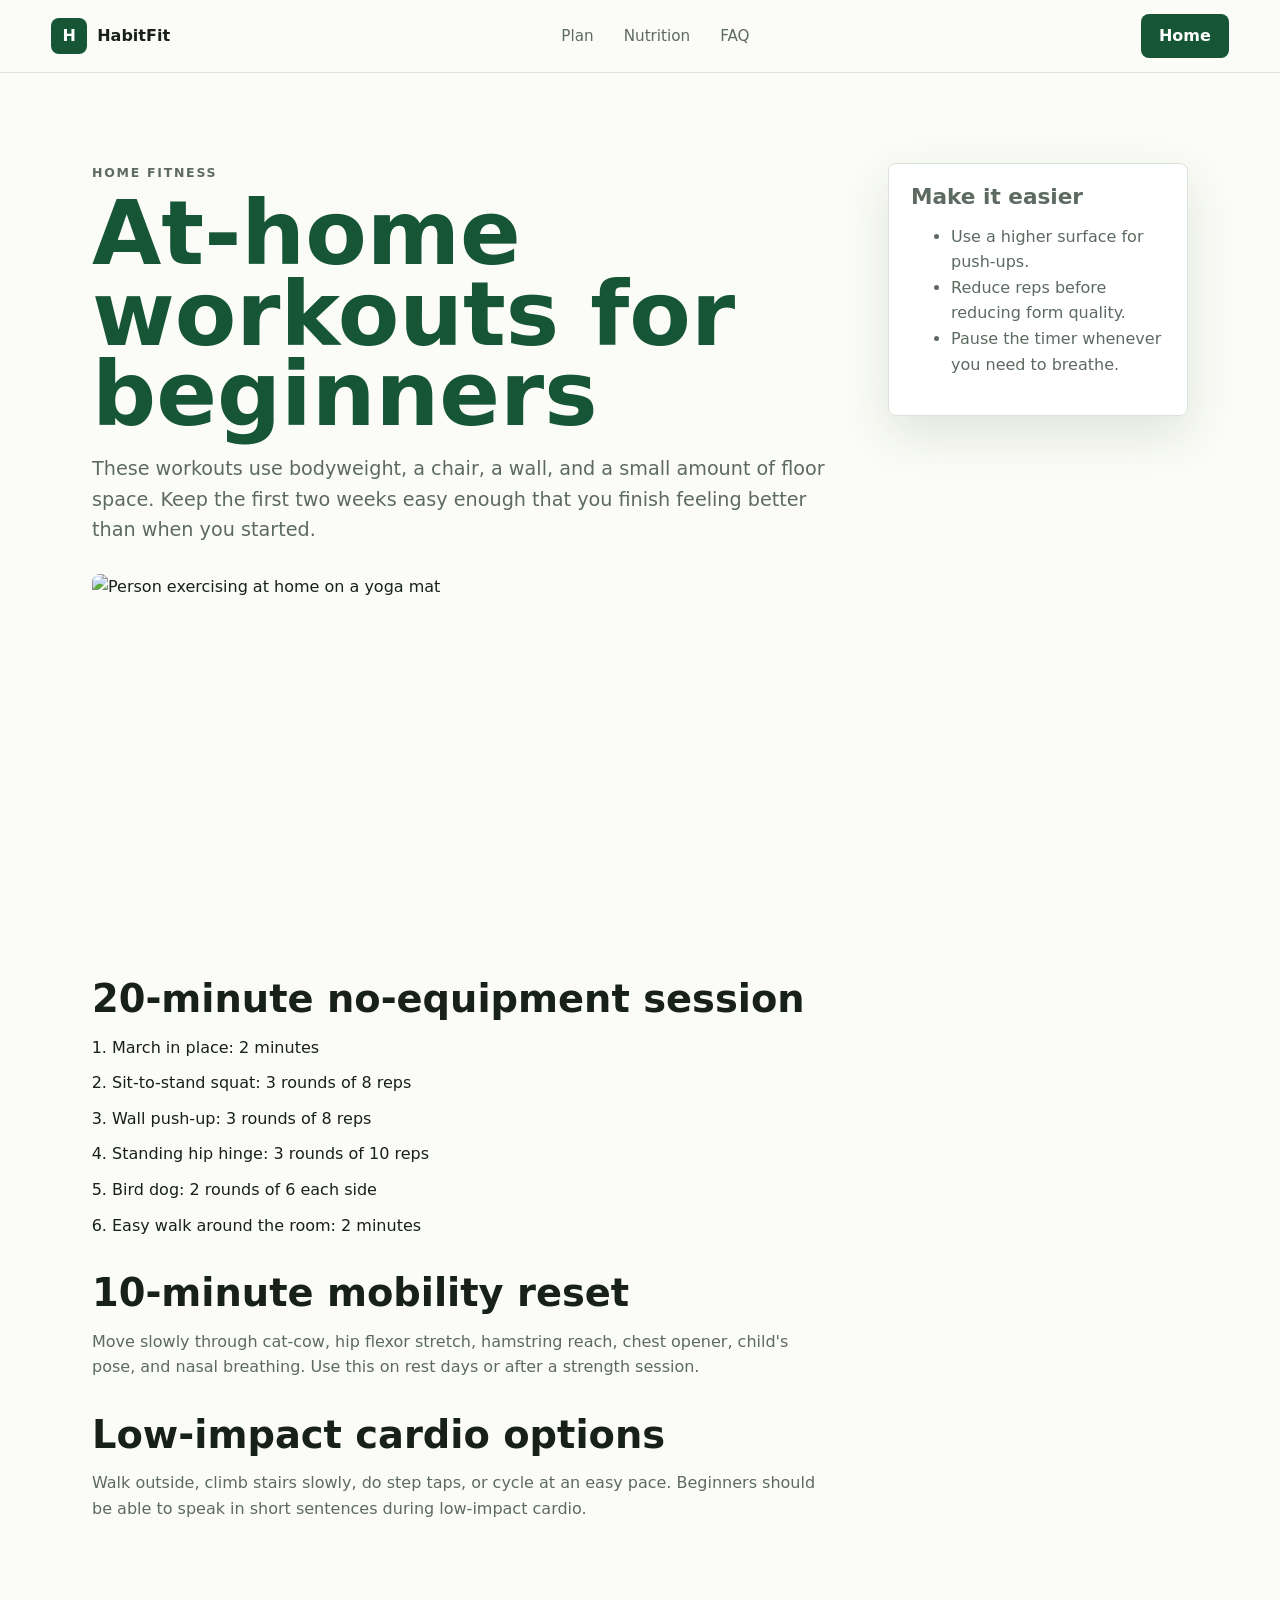
==== at-home-workouts.html @ e9262c5e "Add at-home workouts SEO page" ====
<!doctype html>
<html lang="en">
  <head>
    <meta charset="utf-8">
    <meta name="viewport" content="width=device-width, initial-scale=1">
    <title>At-Home Workouts for Beginners | HabitFit</title>
    <meta name="description" content="Beginner at-home workouts with no equipment, bodyweight strength, mobility, warm-ups, and low-impact cardio options.">
    <link rel="canonical" href="https://ayushmishra-02.github.io/HabitFit/at-home-workouts.html">
    <meta property="og:title" content="At-Home Workouts for Beginners">
    <meta property="og:description" content="Simple no-equipment routines for first-time exercisers.">
    <meta property="og:type" content="article">
    <link rel="stylesheet" href="styles.css">
  </head>
  <body>
    <header class="site-header">
      <a class="brand" href="index.html"><span class="brand-mark">H</span><span>HabitFit</span></a>
      <nav class="site-nav" aria-label="Primary navigation"><a href="beginner-workout-plan.html">Plan</a><a href="nutrition-for-beginners.html">Nutrition</a><a href="index.html#faq">FAQ</a></nav>
      <a class="nav-action" href="index.html">Home</a>
    </header>
    <main class="article-layout">
      <article class="article">
        <p class="eyebrow">Home Fitness</p>
        <h1>At-home workouts for beginners</h1>
        <p class="lede">These workouts use bodyweight, a chair, a wall, and a small amount of floor space. Keep the first two weeks easy enough that you finish feeling better than when you started.</p>
        <img class="article-image" src="https://images.unsplash.com/photo-1518611012118-696072aa579a?auto=format&fit=crop&w=1400&q=80" alt="Person exercising at home on a yoga mat">
        <h2>20-minute no-equipment session</h2>
        <ol class="exercise-list">
          <li>March in place: 2 minutes</li>
          <li>Sit-to-stand squat: 3 rounds of 8 reps</li>
          <li>Wall push-up: 3 rounds of 8 reps</li>
          <li>Standing hip hinge: 3 rounds of 10 reps</li>
          <li>Bird dog: 2 rounds of 6 each side</li>
          <li>Easy walk around the room: 2 minutes</li>
        </ol>
        <h2 id="mobility">10-minute mobility reset</h2>
        <p>Move slowly through cat-cow, hip flexor stretch, hamstring reach, chest opener, child's pose, and nasal breathing. Use this on rest days or after a strength session.</p>
        <h2>Low-impact cardio options</h2>
        <p>Walk outside, climb stairs slowly, do step taps, or cycle at an easy pace. Beginners should be able to speak in short sentences during low-impact cardio.</p>
      </article>
      <aside class="article-sidebar">
        <h2>Make it easier</h2>
        <ul><li>Use a higher surface for push-ups.</li><li>Reduce reps before reducing form quality.</li><li>Pause the timer whenever you need to breathe.</li></ul>
      </aside>
    </main>
  </body>
</html>
---- styles.css ----
:root {
  color-scheme: light;
  --ink: #18201b;
  --muted: #5d6a61;
  --paper: #fbfcf7;
  --surface: #ffffff;
  --line: #dbe4d8;
  --green: #2f7d4f;
  --green-dark: #165536;
  --coral: #e66b52;
  --sky: #d9eef2;
  --gold: #f3c75a;
  --shadow: 0 18px 50px rgba(31, 49, 37, 0.12);
  font-family: Inter, ui-sans-serif, system-ui, -apple-system, BlinkMacSystemFont, "Segoe UI", sans-serif;
}

* { box-sizing: border-box; }
body { margin: 0; color: var(--ink); background: var(--paper); line-height: 1.6; }
img { display: block; max-width: 100%; }
a { color: inherit; }

.site-header {
  position: sticky;
  top: 0;
  z-index: 20;
  display: flex;
  align-items: center;
  justify-content: space-between;
  gap: 20px;
  padding: 14px clamp(18px, 4vw, 56px);
  background: rgba(251, 252, 247, 0.92);
  border-bottom: 1px solid var(--line);
  backdrop-filter: blur(14px);
}

.brand {
  display: inline-flex;
  align-items: center;
  gap: 10px;
  text-decoration: none;
  font-weight: 800;
  letter-spacing: 0;
}

.brand-mark {
  display: grid;
  place-items: center;
  width: 36px;
  height: 36px;
  border-radius: 8px;
  color: white;
  background: var(--green-dark);
}

.site-nav {
  display: flex;
  align-items: center;
  gap: clamp(14px, 3vw, 30px);
  color: var(--muted);
  font-size: 0.95rem;
}

.site-nav a,
.site-footer a,
.text-link { text-decoration: none; }
.site-nav a:hover,
.text-link:hover,
.site-footer a:hover { color: var(--green-dark); }

.nav-action,
.primary-button,
.secondary-button {
  display: inline-flex;
  align-items: center;
  justify-content: center;
  min-height: 44px;
  padding: 0 18px;
  border-radius: 8px;
  font-weight: 800;
  text-decoration: none;
  white-space: nowrap;
}

.nav-action,
.primary-button { color: white; background: var(--green-dark); }
.secondary-button { color: var(--green-dark); background: white; border: 1px solid rgba(22, 85, 54, 0.25); }

.hero {
  position: relative;
  min-height: calc(100svh - 64px);
  display: grid;
  align-items: end;
  overflow: hidden;
}

.hero-media {
  position: absolute;
  inset: 0;
  background: linear-gradient(90deg, rgba(10, 30, 18, 0.76), rgba(10, 30, 18, 0.44) 44%, rgba(10, 30, 18, 0.08)), url("https://images.unsplash.com/photo-1517836357463-d25dfeac3438?auto=format&fit=crop&w=1800&q=82") center / cover;
}

.hero-content {
  position: relative;
  width: min(760px, 100%);
  padding: clamp(56px, 12vh, 110px) clamp(20px, 5vw, 72px);
  color: white;
}

.eyebrow {
  margin: 0 0 10px;
  color: var(--coral);
  font-size: 0.78rem;
  font-weight: 900;
  letter-spacing: 0.14em;
  text-transform: uppercase;
}

.hero .eyebrow { color: var(--gold); }
h1, h2, h3, p { overflow-wrap: anywhere; }
h1 { margin: 0; font-size: clamp(4rem, 12vw, 9.5rem); line-height: 0.9; letter-spacing: 0; }
h2 { margin: 0 0 16px; font-size: clamp(2rem, 4.5vw, 4.4rem); line-height: 1; letter-spacing: 0; }
h3 { margin: 0 0 8px; font-size: 1.1rem; line-height: 1.25; }
.hero-copy { max-width: 640px; margin: 22px 0 0; font-size: clamp(1.05rem, 2vw, 1.3rem); }
.hero-actions { display: flex; flex-wrap: wrap; gap: 12px; margin-top: 28px; }

.hero-stats {
  display: grid;
  grid-template-columns: repeat(3, minmax(0, 1fr));
  gap: 14px;
  max-width: 680px;
  margin: 42px 0 0;
}

.hero-stats div {
  padding: 16px;
  border: 1px solid rgba(255, 255, 255, 0.24);
  background: rgba(255, 255, 255, 0.14);
  border-radius: 8px;
  backdrop-filter: blur(10px);
}

.hero-stats dt { font-size: 1.35rem; font-weight: 900; }
.hero-stats dd { margin: 2px 0 0; color: rgba(255, 255, 255, 0.84); font-size: 0.9rem; }

.trust-band {
  display: grid;
  grid-template-columns: repeat(4, minmax(0, 1fr));
  gap: 1px;
  background: var(--line);
  border-block: 1px solid var(--line);
}

.trust-band p {
  margin: 0;
  padding: 18px 20px;
  background: #eef5ed;
  text-align: center;
  font-weight: 800;
  color: var(--green-dark);
}

.section { padding: clamp(64px, 9vw, 112px) clamp(20px, 5vw, 72px); }

.split-section {
  display: grid;
  grid-template-columns: minmax(0, 0.82fr) minmax(320px, 1fr);
  gap: clamp(32px, 7vw, 90px);
  align-items: start;
}

.split-section > div:first-child p:not(.eyebrow),
.section-heading p,
.nutrition-band > div > p:not(.eyebrow),
.article .lede,
.article p,
.article-sidebar,
.workout-card p { color: var(--muted); }

.text-link { display: inline-flex; margin-top: 12px; color: var(--green-dark); font-weight: 900; }
.timeline { display: grid; grid-template-columns: repeat(2, minmax(0, 1fr)); gap: 14px; }
.timeline article,
.nutrition-list article,
.article-sidebar,
details {
  border: 1px solid var(--line);
  border-radius: 8px;
  background: var(--surface);
  box-shadow: var(--shadow);
}

.timeline article,
.nutrition-list article { padding: 22px; }
.timeline span,
.tag { display: inline-flex; margin-bottom: 10px; color: var(--coral); font-size: 0.78rem; font-weight: 900; text-transform: uppercase; }
.section-heading { max-width: 760px; margin-bottom: 32px; }
.workout-grid { display: grid; grid-template-columns: repeat(3, minmax(0, 1fr)); gap: 18px; }
.workout-card { overflow: hidden; border: 1px solid var(--line); border-radius: 8px; background: white; box-shadow: var(--shadow); }
.workout-card img { width: 100%; aspect-ratio: 4 / 3; object-fit: cover; }
.workout-card div { padding: 22px; }
.workout-card a { display: inline-flex; margin-top: 8px; color: var(--green-dark); font-weight: 900; text-decoration: none; }

.nutrition-band {
  display: grid;
  grid-template-columns: minmax(0, 0.75fr) minmax(320px, 1fr);
  gap: clamp(28px, 6vw, 72px);
  background: var(--sky);
}

.nutrition-list { display: grid; gap: 14px; }
.tools-section { background: #f6efe4; }
.tracker { display: grid; grid-template-columns: repeat(7, minmax(58px, 1fr)); gap: 10px; }

.tracker button {
  min-height: 64px;
  border: 1px solid rgba(22, 85, 54, 0.2);
  border-radius: 8px;
  color: var(--green-dark);
  background: white;
  font-weight: 900;
  cursor: pointer;
}

.tracker button[aria-pressed="true"] { color: white; background: var(--green-dark); }
.tracker-result { margin: 16px 0 0; color: var(--muted); font-weight: 800; }
.faq-section { max-width: 980px; margin: 0 auto; }
details { padding: 20px 22px; margin-top: 12px; }
summary { cursor: pointer; font-weight: 900; }

.site-footer {
  display: flex;
  justify-content: space-between;
  gap: 24px;
  padding: 42px clamp(20px, 5vw, 72px);
  color: var(--muted);
  background: #18201b;
}

.site-footer .brand,
.site-footer a { color: white; }
.site-footer nav { display: flex; flex-wrap: wrap; gap: 16px; }

.article-layout {
  display: grid;
  grid-template-columns: minmax(0, 1fr) 300px;
  gap: clamp(28px, 5vw, 56px);
  align-items: start;
  max-width: 1180px;
  margin: 0 auto;
  padding: clamp(46px, 8vw, 90px) clamp(20px, 5vw, 42px);
}

.article h1 { color: var(--green-dark); font-size: clamp(3rem, 7vw, 6.8rem); }
.article h2 { margin-top: 36px; font-size: clamp(1.6rem, 3vw, 2.5rem); }
.lede { font-size: 1.2rem; }
.article-image { width: 100%; aspect-ratio: 16 / 8; margin: 28px 0; border-radius: 8px; object-fit: cover; }
.table-wrap { overflow-x: auto; border: 1px solid var(--line); border-radius: 8px; background: white; }
table { width: 100%; min-width: 620px; border-collapse: collapse; }
th, td { padding: 14px 16px; text-align: left; border-bottom: 1px solid var(--line); }
th { color: var(--green-dark); background: #eef5ed; }
.exercise-list { padding-left: 1.25rem; }
.exercise-list li { margin: 10px 0; }
.article-sidebar { position: sticky; top: 92px; padding: 22px; }
.article-sidebar h2 { font-size: 1.35rem; }

@media (max-width: 860px) {
  .site-header { align-items: flex-start; flex-wrap: wrap; }
  .site-nav { order: 3; width: 100%; overflow-x: auto; padding-bottom: 4px; }
  .hero { min-height: 720px; }
  .hero-media { background: linear-gradient(180deg, rgba(10, 30, 18, 0.45), rgba(10, 30, 18, 0.82)), url("https://images.unsplash.com/photo-1517836357463-d25dfeac3438?auto=format&fit=crop&w=1200&q=82") center / cover; }
  .hero-stats,
  .trust-band,
  .split-section,
  .workout-grid,
  .nutrition-band,
  .article-layout { grid-template-columns: 1fr; }
  .tracker { grid-template-columns: repeat(4, minmax(0, 1fr)); }
  .article-sidebar { position: static; }
}

@media (max-width: 560px) {
  .nav-action { display: none; }
  .hero { min-height: 680px; }
  .hero-stats,
  .timeline,
  .tracker { grid-template-columns: 1fr; }
  .primary-button,
  .secondary-button { width: 100%; }
  .site-footer { flex-direction: column; }
}
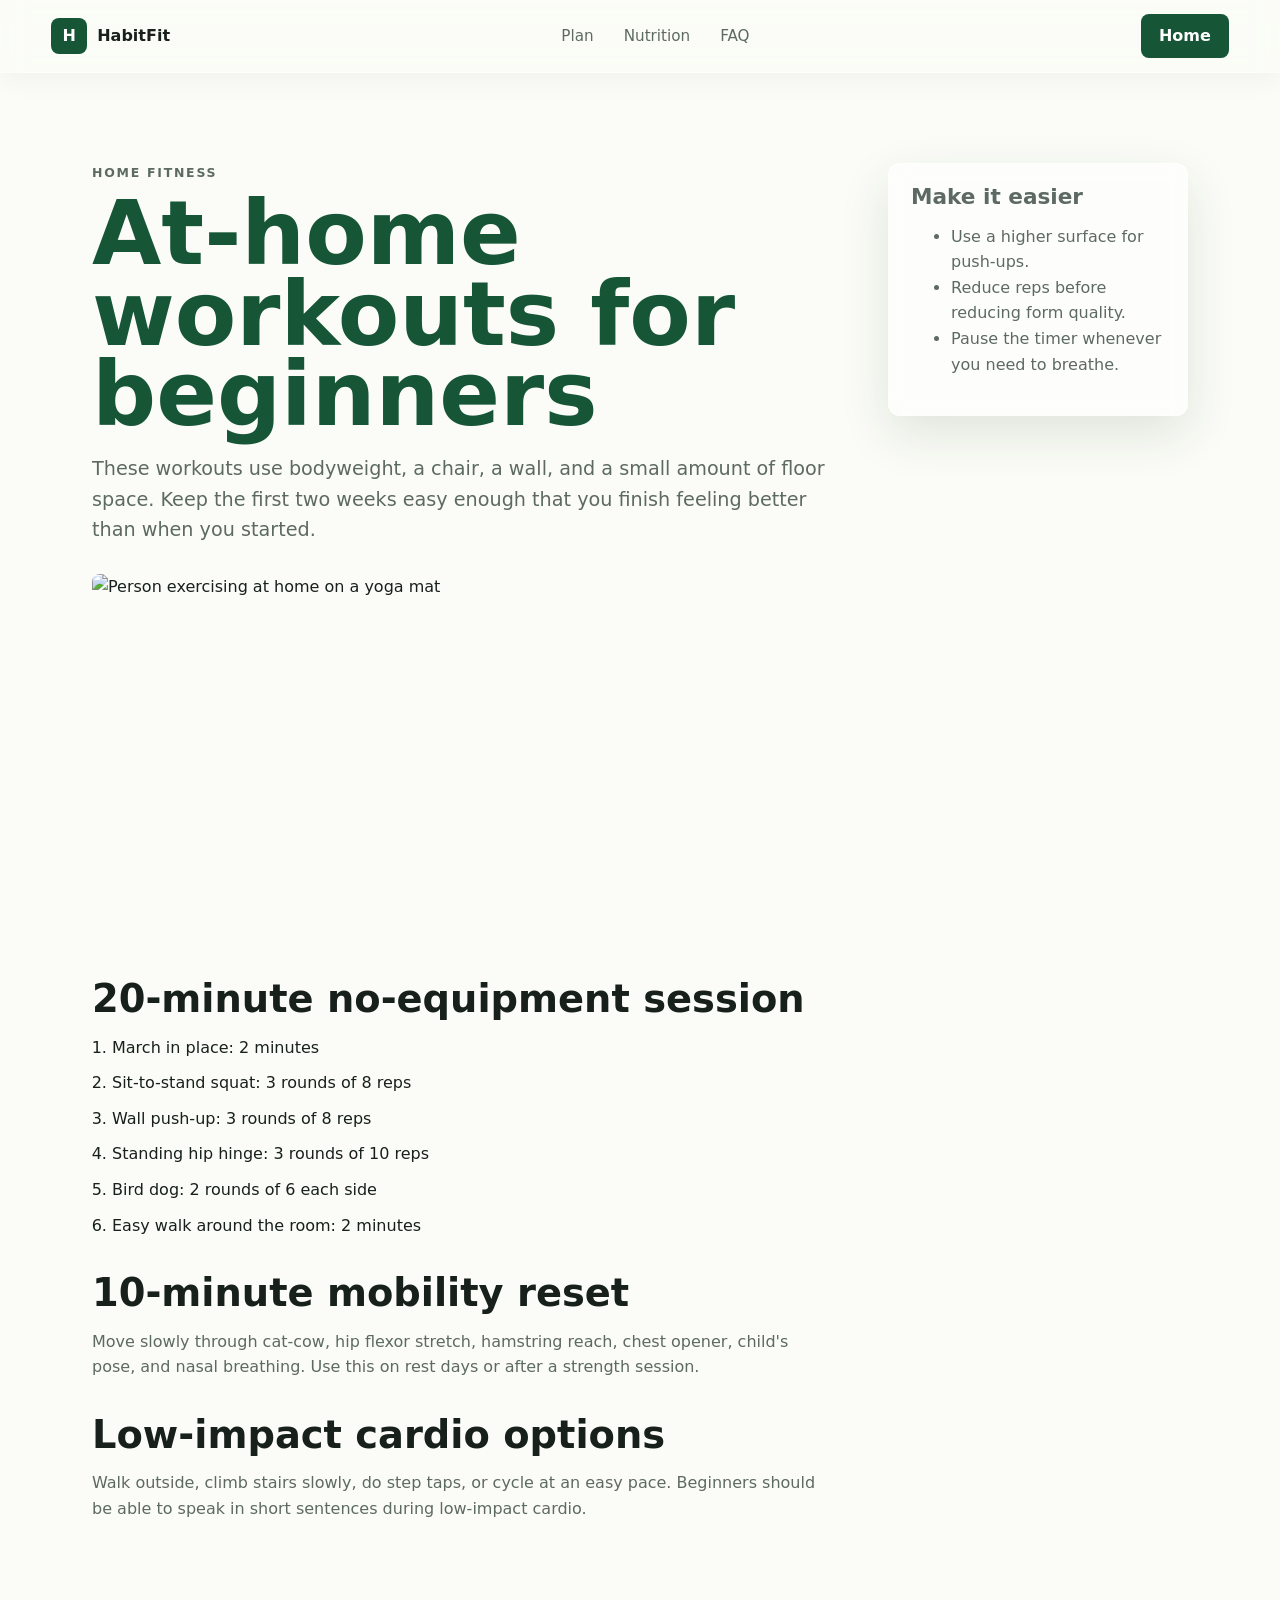
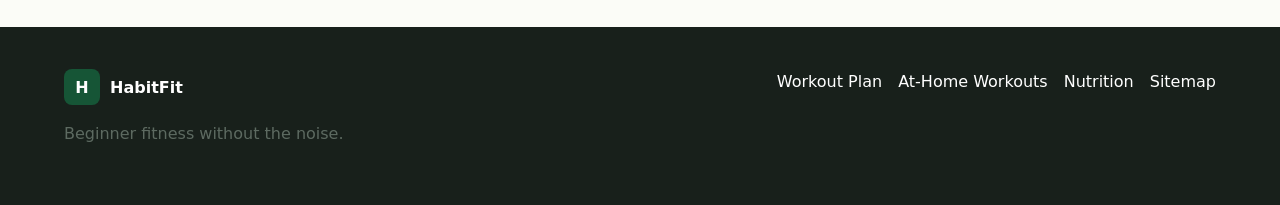
==== commit c145e8cb: "feat: enhance UI with glassmorphism, animations, smooth scroll and improve SEO" ====
--- a/at-home-workouts.html
+++ b/at-home-workouts.html
@@ -5,11 +5,20 @@
     <meta name="viewport" content="width=device-width, initial-scale=1">
     <title>At-Home Workouts for Beginners | HabitFit</title>
     <meta name="description" content="Beginner at-home workouts with no equipment, bodyweight strength, mobility, warm-ups, and low-impact cardio options.">
+    <meta name="keywords" content="at home workouts, beginner home workout, no equipment workout, home fitness">
+    <meta name="robots" content="index, follow, max-image-preview:large">
+    <meta name="theme-color" content="#165536">
     <link rel="canonical" href="https://ayushmishra-02.github.io/HabitFit/at-home-workouts.html">
     <meta property="og:title" content="At-Home Workouts for Beginners">
     <meta property="og:description" content="Simple no-equipment routines for first-time exercisers.">
     <meta property="og:type" content="article">
+    <meta property="og:url" content="https://ayushmishra-02.github.io/HabitFit/at-home-workouts.html">
+    <meta property="og:image" content="https://images.unsplash.com/photo-1518611012118-696072aa579a?auto=format&fit=crop&w=1400&q=80">
+    <meta name="twitter:card" content="summary_large_image">
     <link rel="stylesheet" href="styles.css">
+    <script type="application/ld+json">
+      {"@context":"https://schema.org","@type":"Article","headline":"At-Home Workouts for Beginners","author":{"@type":"Organization","name":"HabitFit"},"publisher":{"@type":"Organization","name":"HabitFit"},"mainEntityOfPage":"https://ayushmishra-02.github.io/HabitFit/at-home-workouts.html","description":"Beginner at-home workouts with no equipment, bodyweight strength, mobility, warm-ups, and low-impact cardio options."}
+    </script>
   </head>
   <body>
     <header class="site-header">
@@ -18,7 +27,7 @@
       <a class="nav-action" href="index.html">Home</a>
     </header>
     <main class="article-layout">
-      <article class="article">
+      <article class="article" data-reveal>
         <p class="eyebrow">Home Fitness</p>
         <h1>At-home workouts for beginners</h1>
         <p class="lede">These workouts use bodyweight, a chair, a wall, and a small amount of floor space. Keep the first two weeks easy enough that you finish feeling better than when you started.</p>
@@ -37,10 +46,16 @@
         <h2>Low-impact cardio options</h2>
         <p>Walk outside, climb stairs slowly, do step taps, or cycle at an easy pace. Beginners should be able to speak in short sentences during low-impact cardio.</p>
       </article>
-      <aside class="article-sidebar">
+      <aside class="article-sidebar" data-reveal>
         <h2>Make it easier</h2>
         <ul><li>Use a higher surface for push-ups.</li><li>Reduce reps before reducing form quality.</li><li>Pause the timer whenever you need to breathe.</li></ul>
       </aside>
     </main>
+    <button class="back-to-top" type="button" aria-label="Back to top">Top</button>
+    <footer class="site-footer">
+      <div><a class="brand" href="index.html"><span class="brand-mark">H</span><span>HabitFit</span></a><p>Beginner fitness without the noise.</p></div>
+      <nav aria-label="Footer navigation"><a href="beginner-workout-plan.html">Workout Plan</a><a href="at-home-workouts.html">At-Home Workouts</a><a href="nutrition-for-beginners.html">Nutrition</a><a href="sitemap.xml">Sitemap</a></nav>
+    </footer>
+    <script src="script.js"></script>
   </body>
 </html>
--- a/styles.css
+++ b/styles.css
@@ -15,6 +15,10 @@
 }
 
 * { box-sizing: border-box; }
+html {
+  scroll-behavior: smooth;
+  scroll-padding-top: 90px;
+}
 body { margin: 0; color: var(--ink); background: var(--paper); line-height: 1.6; }
 img { display: block; max-width: 100%; }
 a { color: inherit; }
@@ -28,9 +32,11 @@
   justify-content: space-between;
   gap: 20px;
   padding: 14px clamp(18px, 4vw, 56px);
-  background: rgba(251, 252, 247, 0.92);
-  border-bottom: 1px solid var(--line);
+  background: rgba(251, 252, 247, 0.7);
+  border-bottom: 1px solid rgba(255, 255, 255, 0.5);
   backdrop-filter: blur(14px);
+  -webkit-backdrop-filter: blur(14px);
+  box-shadow: 0 4px 30px rgba(0, 0, 0, 0.05);
 }
 
 .brand {
@@ -182,10 +188,22 @@
 .nutrition-list article,
 .article-sidebar,
 details {
-  border: 1px solid var(--line);
-  border-radius: 8px;
-  background: var(--surface);
+  border: 1px solid rgba(255, 255, 255, 0.5);
+  border-radius: 12px;
+  background: rgba(255, 255, 255, 0.6);
   box-shadow: var(--shadow);
+  backdrop-filter: blur(10px);
+  -webkit-backdrop-filter: blur(10px);
+  transition: transform 0.3s ease, box-shadow 0.3s ease, background 0.3s ease;
+}
+
+.timeline article:hover,
+.nutrition-list article:hover,
+.article-sidebar:hover,
+details:hover {
+  transform: translateY(-4px);
+  box-shadow: 0 12px 40px 0 rgba(31, 49, 37, 0.15);
+  background: rgba(255, 255, 255, 0.8);
 }
 
 .timeline article,
@@ -194,7 +212,21 @@
 .tag { display: inline-flex; margin-bottom: 10px; color: var(--coral); font-size: 0.78rem; font-weight: 900; text-transform: uppercase; }
 .section-heading { max-width: 760px; margin-bottom: 32px; }
 .workout-grid { display: grid; grid-template-columns: repeat(3, minmax(0, 1fr)); gap: 18px; }
-.workout-card { overflow: hidden; border: 1px solid var(--line); border-radius: 8px; background: white; box-shadow: var(--shadow); }
+.workout-card { 
+  overflow: hidden; 
+  border: 1px solid rgba(255, 255, 255, 0.5); 
+  border-radius: 12px; 
+  background: rgba(255, 255, 255, 0.6); 
+  box-shadow: var(--shadow); 
+  backdrop-filter: blur(10px);
+  -webkit-backdrop-filter: blur(10px);
+  transition: transform 0.3s ease, box-shadow 0.3s ease, background 0.3s ease;
+}
+.workout-card:hover {
+  transform: translateY(-6px);
+  box-shadow: 0 16px 50px 0 rgba(31, 49, 37, 0.2);
+  background: rgba(255, 255, 255, 0.85);
+}
 .workout-card img { width: 100%; aspect-ratio: 4 / 3; object-fit: cover; }
 .workout-card div { padding: 22px; }
 .workout-card a { display: inline-flex; margin-top: 8px; color: var(--green-dark); font-weight: 900; text-decoration: none; }
@@ -226,6 +258,17 @@
 details { padding: 20px 22px; margin-top: 12px; }
 summary { cursor: pointer; font-weight: 900; }
 
+[data-reveal] {
+  opacity: 0;
+  transform: translateY(30px);
+  transition: opacity 0.8s cubic-bezier(0.5, 0, 0, 1), transform 0.8s cubic-bezier(0.5, 0, 0, 1);
+}
+
+[data-reveal].revealed {
+  opacity: 1;
+  transform: translateY(0);
+}
+
 .site-footer {
   display: flex;
   justify-content: space-between;
@@ -238,6 +281,36 @@
 .site-footer .brand,
 .site-footer a { color: white; }
 .site-footer nav { display: flex; flex-wrap: wrap; gap: 16px; }
+
+.back-to-top {
+  position: fixed;
+  bottom: 24px;
+  right: 24px;
+  background: var(--green-dark);
+  color: white;
+  border: none;
+  border-radius: 50%;
+  width: 48px;
+  height: 48px;
+  font-size: 0.8rem;
+  font-weight: 800;
+  cursor: pointer;
+  opacity: 0;
+  pointer-events: none;
+  transform: translateY(20px);
+  transition: opacity 0.3s ease, transform 0.3s ease;
+  z-index: 50;
+  box-shadow: 0 4px 12px rgba(22, 85, 54, 0.4);
+  display: flex;
+  align-items: center;
+  justify-content: center;
+}
+
+.back-to-top.visible {
+  opacity: 1;
+  pointer-events: auto;
+  transform: translateY(0);
+}
 
 .article-layout {
   display: grid;
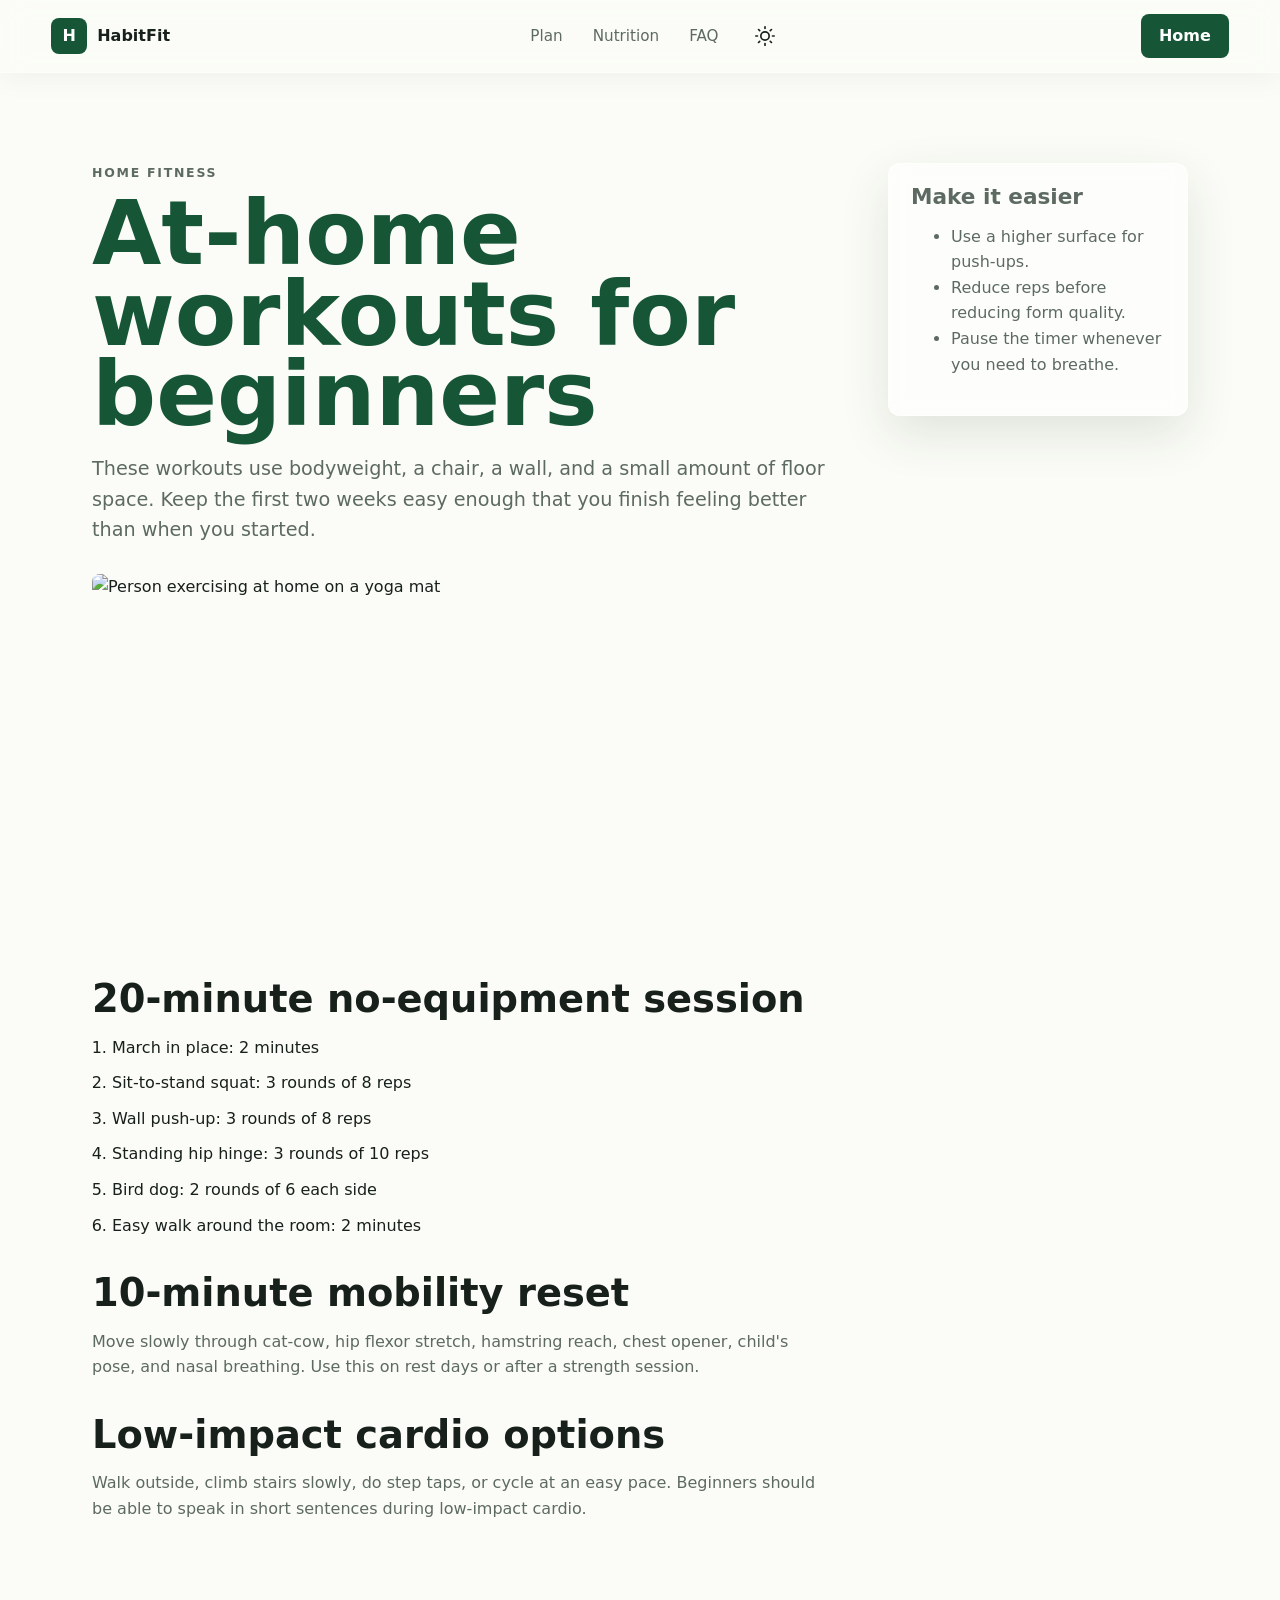
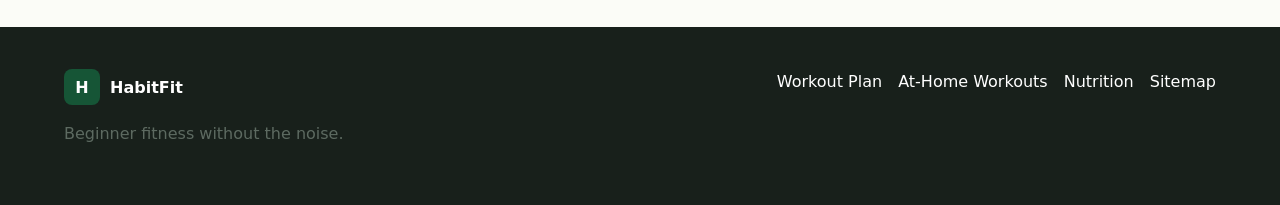
==== commit dfb1928b: "feat: add dark mode theme toggle and button hover animations" ====
--- a/at-home-workouts.html
+++ b/at-home-workouts.html
@@ -19,11 +19,24 @@
     <script type="application/ld+json">
       {"@context":"https://schema.org","@type":"Article","headline":"At-Home Workouts for Beginners","author":{"@type":"Organization","name":"HabitFit"},"publisher":{"@type":"Organization","name":"HabitFit"},"mainEntityOfPage":"https://ayushmishra-02.github.io/HabitFit/at-home-workouts.html","description":"Beginner at-home workouts with no equipment, bodyweight strength, mobility, warm-ups, and low-impact cardio options."}
     </script>
+    <script>
+      if (localStorage.getItem('theme') === 'dark' || (!localStorage.getItem('theme') && window.matchMedia('(prefers-color-scheme: dark)').matches)) {
+        document.documentElement.classList.add('dark-theme');
+      }
+    </script>
   </head>
   <body>
     <header class="site-header">
       <a class="brand" href="index.html"><span class="brand-mark">H</span><span>HabitFit</span></a>
-      <nav class="site-nav" aria-label="Primary navigation"><a href="beginner-workout-plan.html">Plan</a><a href="nutrition-for-beginners.html">Nutrition</a><a href="index.html#faq">FAQ</a></nav>
+      <nav class="site-nav" aria-label="Primary navigation">
+        <a href="beginner-workout-plan.html">Plan</a>
+        <a href="nutrition-for-beginners.html">Nutrition</a>
+        <a href="index.html#faq">FAQ</a>
+        <button class="theme-toggle" aria-label="Toggle dark mode">
+          <svg class="sun-icon" viewBox="0 0 24 24" fill="none" stroke="currentColor" stroke-width="2" stroke-linecap="round" stroke-linejoin="round"><circle cx="12" cy="12" r="5"></circle><line x1="12" y1="1" x2="12" y2="3"></line><line x1="12" y1="21" x2="12" y2="23"></line><line x1="4.22" y1="4.22" x2="5.64" y2="5.64"></line><line x1="18.36" y1="18.36" x2="19.78" y2="19.78"></line><line x1="1" y1="12" x2="3" y2="12"></line><line x1="21" y1="12" x2="23" y2="12"></line><line x1="4.22" y1="19.78" x2="5.64" y2="18.36"></line><line x1="18.36" y1="5.64" x2="19.78" y2="4.22"></line></svg>
+          <svg class="moon-icon" viewBox="0 0 24 24" fill="none" stroke="currentColor" stroke-width="2" stroke-linecap="round" stroke-linejoin="round"><path d="M21 12.79A9 9 0 1 1 11.21 3 7 7 0 0 0 21 12.79z"></path></svg>
+        </button>
+      </nav>
       <a class="nav-action" href="index.html">Home</a>
     </header>
     <main class="article-layout">
--- a/styles.css
+++ b/styles.css
@@ -14,6 +14,77 @@
   font-family: Inter, ui-sans-serif, system-ui, -apple-system, BlinkMacSystemFont, "Segoe UI", sans-serif;
 }
 
+html.dark-theme {
+  color-scheme: dark;
+  --ink: #fbfcf7;
+  --muted: #a3b0a7;
+  --paper: #121614;
+  --surface: #1e2621;
+  --line: #2d3831;
+  --green: #4ade80;
+  --green-dark: #22c55e;
+  --coral: #f87171;
+  --sky: #0e2025;
+  --gold: #fcd34d;
+  --shadow: 0 18px 50px rgba(0, 0, 0, 0.4);
+}
+
+html.dark-theme .site-header,
+html.dark-theme .glass-card,
+html.dark-theme details,
+html.dark-theme .article-sidebar,
+html.dark-theme .trust-band p,
+html.dark-theme th {
+  background: rgba(30, 38, 33, 0.7);
+  border-color: rgba(255, 255, 255, 0.1);
+  color: var(--ink);
+}
+
+html.dark-theme .workout-card,
+html.dark-theme .table-wrap {
+  background: rgba(30, 38, 33, 0.7);
+}
+
+html.dark-theme .login-layout {
+  background: linear-gradient(135deg, rgba(18, 22, 20, 0.9) 0%, rgba(30, 38, 33, 0.8) 100%), url("https://images.unsplash.com/photo-1571019614242-c5c5dee9f50b?auto=format&fit=crop&w=2000&q=80") center / cover;
+}
+
+html.dark-theme .form-group input {
+  background: rgba(18, 22, 20, 0.8);
+  color: var(--ink);
+  border-color: rgba(255, 255, 255, 0.2);
+}
+
+html.dark-theme .trust-band { background: var(--line); }
+
+.theme-toggle {
+  background: transparent;
+  border: none;
+  color: var(--ink);
+  cursor: pointer;
+  display: inline-flex;
+  align-items: center;
+  justify-content: center;
+  padding: 6px;
+  border-radius: 50%;
+  transition: background 0.3s, transform 0.3s;
+}
+
+.theme-toggle:hover {
+  background: rgba(128, 128, 128, 0.15);
+  transform: scale(1.1);
+}
+
+.theme-toggle svg {
+  width: 20px;
+  height: 20px;
+  fill: none;
+  stroke: currentColor;
+}
+
+html.dark-theme .sun-icon { display: none; }
+html:not(.dark-theme) .moon-icon { display: none; }
+
 * { box-sizing: border-box; }
 html {
   scroll-behavior: smooth;
@@ -85,6 +156,20 @@
   font-weight: 800;
   text-decoration: none;
   white-space: nowrap;
+  transition: transform 0.2s cubic-bezier(0.5, 0, 0, 1), box-shadow 0.2s ease, background 0.2s ease;
+}
+
+.nav-action:hover,
+.primary-button:hover {
+  transform: translateY(-2px);
+  box-shadow: 0 6px 20px rgba(22, 85, 54, 0.4);
+  background: var(--green);
+}
+
+.secondary-button:hover {
+  transform: translateY(-2px);
+  box-shadow: 0 6px 20px rgba(22, 85, 54, 0.15);
+  background: rgba(22, 85, 54, 0.05);
 }
 
 .nav-action,
@@ -335,6 +420,118 @@
 .article-sidebar { position: sticky; top: 92px; padding: 22px; }
 .article-sidebar h2 { font-size: 1.35rem; }
 
+/* Login Page Styles */
+.login-layout {
+  min-height: calc(100svh - 64px);
+  display: grid;
+  place-items: center;
+  padding: clamp(40px, 8vw, 80px) clamp(20px, 5vw, 40px);
+  background: linear-gradient(135deg, rgba(238, 245, 237, 0.8) 0%, rgba(217, 238, 242, 0.6) 100%), url("https://images.unsplash.com/photo-1571019614242-c5c5dee9f50b?auto=format&fit=crop&w=2000&q=80") center / cover;
+  background-blend-mode: overlay;
+}
+
+.login-card {
+  width: 100%;
+  max-width: 440px;
+  padding: clamp(32px, 6vw, 48px);
+}
+
+.login-header {
+  text-align: center;
+  margin-bottom: 32px;
+}
+
+.login-header .brand-mark {
+  margin: 0 auto 16px;
+  width: 48px;
+  height: 48px;
+  font-size: 1.2rem;
+}
+
+.login-header h1 {
+  font-size: clamp(1.8rem, 4vw, 2.4rem);
+  color: var(--green-dark);
+  margin-bottom: 8px;
+}
+
+.login-header p {
+  color: var(--muted);
+  font-size: 0.95rem;
+  margin: 0;
+}
+
+.login-form {
+  display: flex;
+  flex-direction: column;
+  gap: 20px;
+}
+
+.form-group {
+  display: flex;
+  flex-direction: column;
+  gap: 8px;
+  text-align: left;
+}
+
+.form-group label {
+  font-size: 0.85rem;
+  font-weight: 800;
+  color: var(--ink);
+}
+
+.form-group input[type="email"],
+.form-group input[type="password"] {
+  width: 100%;
+  padding: 14px 16px;
+  border: 1px solid rgba(22, 85, 54, 0.2);
+  border-radius: 8px;
+  background: rgba(255, 255, 255, 0.8);
+  font-family: inherit;
+  font-size: 1rem;
+  color: var(--ink);
+  transition: border-color 0.3s ease, box-shadow 0.3s ease, background 0.3s ease;
+}
+
+.form-group input[type="email"]:focus,
+.form-group input[type="password"]:focus {
+  outline: none;
+  border-color: var(--green-dark);
+  background: #ffffff;
+  box-shadow: 0 0 0 3px rgba(22, 85, 54, 0.15);
+}
+
+.form-actions {
+  display: flex;
+  justify-content: space-between;
+  align-items: center;
+  font-size: 0.85rem;
+}
+
+.remember-me {
+  display: flex;
+  align-items: center;
+  gap: 8px;
+  cursor: pointer;
+  color: var(--muted);
+}
+
+.primary-button.full-width {
+  width: 100%;
+  margin-top: 8px;
+  font-size: 1.05rem;
+}
+
+.login-footer {
+  margin-top: 24px;
+  text-align: center;
+  font-size: 0.9rem;
+  color: var(--muted);
+}
+
+.login-footer .text-link {
+  margin-top: 0;
+}
+
 @media (max-width: 860px) {
   .site-header { align-items: flex-start; flex-wrap: wrap; }
   .site-nav { order: 3; width: 100%; overflow-x: auto; padding-bottom: 4px; }
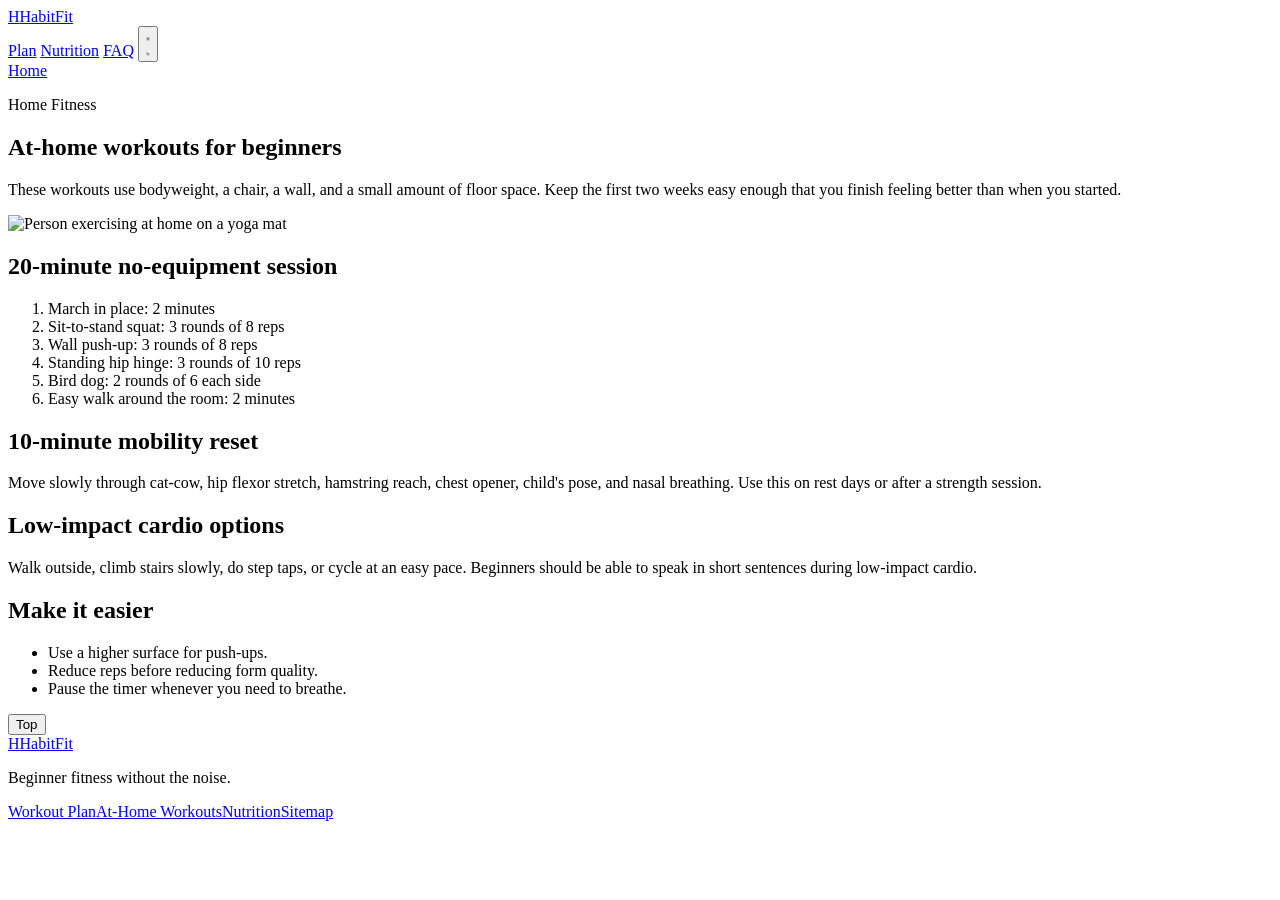
==== commit a08d920e: "Integrate Google Analytics tracking code Added Google Analytics tracking script for monitoring." ====
--- a/at-home-workouts.html
+++ b/at-home-workouts.html
@@ -1,6 +1,15 @@
 <!doctype html>
 <html lang="en">
   <head>
+    <!-- Google tag (gtag.js) -->
+<script async src="https://www.googletagmanager.com/gtag/js?id=G-7Y870C2VPJ"></script>
+<script>
+  window.dataLayer = window.dataLayer || [];
+  function gtag(){dataLayer.push(arguments);}
+  gtag('js', new Date());
+
+  gtag('config', 'G-7Y870C2VPJ');
+</script>
     <meta charset="utf-8">
     <meta name="viewport" content="width=device-width, initial-scale=1">
     <title>At-Home Workouts for Beginners | HabitFit</title>
